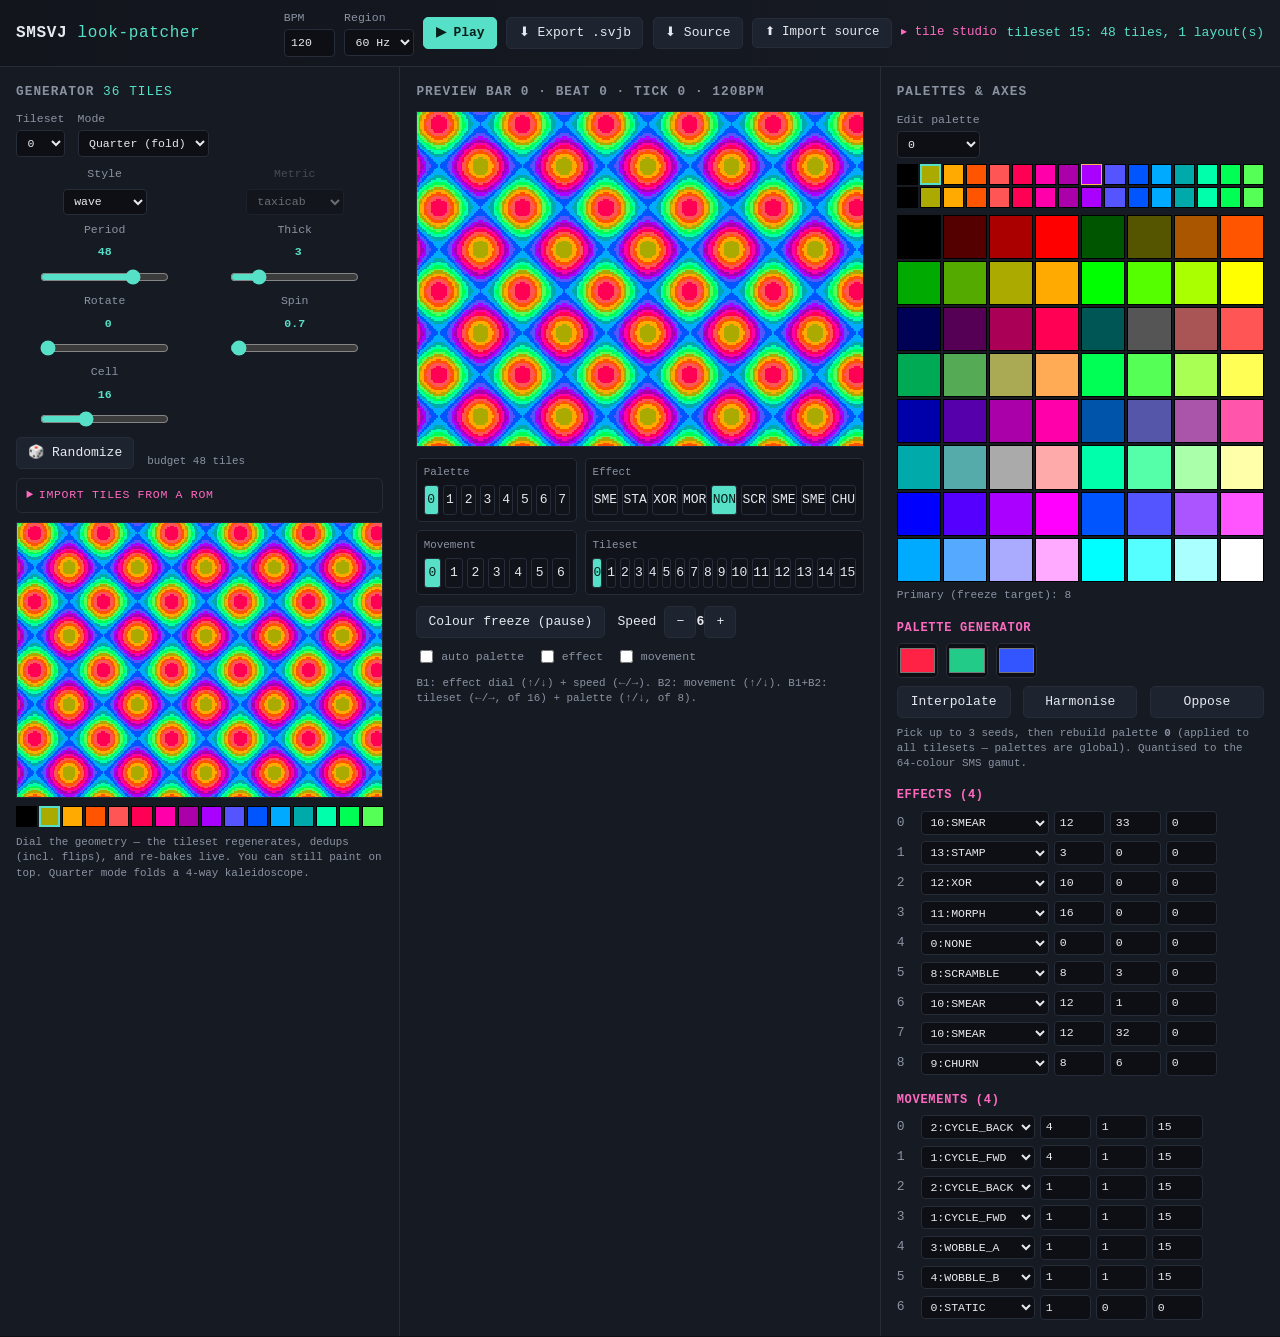
==== tool/index.html @ 38f71873 "tool: widen ROM phase offset to 0-255 bytes Extend the Phase slider from 0-31 to 0-255 so fine byte " ====
<!DOCTYPE html>
<html lang="en">
<head>
  <meta charset="utf-8" />
  <meta name="viewport" content="width=device-width, initial-scale=1" />
  <title>SMSVJ look-patcher</title>
  <link rel="stylesheet" href="css/style.css" />
</head>
<body>
  <header>
    <h1>SMSVJ <span>look-patcher</span></h1>
    <div class="bankbar">
      <label>BPM <input id="bpm" type="number" min="20" max="240" value="120" /></label>
      <label>Region
        <select id="region"><option value="0">60 Hz</option><option value="1">50 Hz</option></select>
      </label>
      <button id="play" class="primary">▶ Play</button>
      <button id="export">⬇ Export .svjb</button>
      <button id="exportSrc">⬇ Source</button>
      <label class="filebtn importbtn">⬆ Import source<input type="file" id="importSrc" accept=".svjt,.json" /></label>
      <a class="backlink" href="studio.html">▸ tile studio</a>
      <span id="status" class="status"></span>
    </div>
  </header>

  <main>
    <!-- GENERATOR -->
    <section class="panel author">
      <h2>Generator <span id="tileCount" class="mono"></span></h2>
      <div class="row">
        <label>Tileset <select id="sceneSel"></select></label>
        <label>Mode
          <select id="modeSel"><option value="quarter">Quarter (fold)</option><option value="full">Full frame</option></select>
        </label>
      </div>
      <div class="gen">
        <label>Style <select id="genStyle"></select></label>
        <label>Metric <select id="genMetric"></select></label>
        <label>Period <b id="vPeriod" class="mono"></b><input id="genPeriod" type="range" min="0" max="64" step="4" /></label>
        <label>Thick <b id="vThick" class="mono"></b><input id="genThick" type="range" min="1" max="12" /></label>
        <label>Rotate <b id="vRot" class="mono"></b><input id="genRot" type="range" min="0" max="90" /></label>
        <label>Spin <b id="vSpin" class="mono"></b><input id="genSpin" type="range" min="0" max="180" /></label>
        <label>Cell <b id="vCell" class="mono"></b><input id="genCell" type="range" min="8" max="32" step="2" /></label>
      </div>
      <div class="row"><button id="genRandom">🎲 Randomize</button><span class="hint" id="tileBudgetHint"></span></div>

      <details class="romimp" id="romImp">
        <summary>Import tiles from a ROM</summary>
        <div class="row">
          <label class="filebtn">Choose / drop .sms · .gg
            <input type="file" id="romFile" accept=".sms,.gg,.bin,.rom" />
          </label>
          <span class="hint" id="romInfo">no ROM loaded</span>
        </div>
        <label class="romofflbl">Offset <b id="vRomOff" class="mono">0x0</b>
          <input id="romOff" type="range" min="0" max="0" step="32" value="0" disabled />
        </label>
        <label class="romofflbl">Phase <b id="vRomPhase" class="mono">0</b>
          <input id="romPhase" type="range" min="0" max="255" step="1" value="0" disabled />
        </label>
        <div class="row"><label>Decode <select id="romFmt"></select></label>
          <button id="romFindRnc" disabled>Find RNC ▸</button></div>
        <canvas id="romSheet" class="pixelcanvas romsheet"></canvas>
        <div class="row">
          <span class="hint" id="romSel">drop a ROM, then drag to select a tile block</span>
          <button id="romFill" disabled>Fill source ▸</button>
        </div>
        <div class="rompal">
          <div class="cram" id="romPalStrip"></div>
          <div class="row">
            <button id="romPalScan" disabled>Find palettes</button>
            <label class="chk"><input type="checkbox" id="romPalGG" /> 12-bit (GG)</label>
            <button id="romPalUse" disabled>Use palette ▸</button>
          </div>
          <p class="hint" id="romPalInfo">Colours at the current offset. “Find palettes” jumps to the
            next 32-byte run that looks like CRAM; “Use palette” writes it to the edit palette.</p>
        </div>
        <p class="hint">Reads raw Mode 4 tiles — only <em>uncompressed</em> graphics show; scrub
          the offset until real tiles appear. The selected block tiles across the whole source
          (folded in quarter mode). Colour it afterwards with the palette tools.</p>
      </details>

      <canvas id="authCanvas" class="pixelcanvas"></canvas>
      <div class="draw-swatches" id="drawSwatches"></div>
      <p class="hint">Dial the geometry — the tileset regenerates, dedups (incl. flips), and re-bakes live. You can still paint on top. Quarter mode folds a 4-way kaleidoscope.</p>
    </section>

    <!-- PREVIEW -->
    <section class="panel preview">
      <h2>Preview <span id="clockReadout" class="mono"></span></h2>
      <canvas id="previewCanvas" width="256" height="192" class="pixelcanvas big"></canvas>
      <div class="axes">
        <div class="axis"><span>Palette</span><div class="axbtns" data-axis="palette"></div></div>
        <div class="axis"><span>Effect</span><div class="axbtns" data-axis="effect"></div></div>
        <div class="axis"><span>Movement</span><div class="axbtns" data-axis="movement"></div></div>
        <div class="axis"><span>Tileset</span><div class="axbtns" data-axis="scene"></div></div>
      </div>
      <div class="row">
        <button id="freeze">Colour freeze (pause)</button>
        <span class="spd">Speed <button id="spdDn">−</button><b id="spdVal" class="mono">1</b><button id="spdUp">+</button></span>
      </div>
      <div class="row">
        <label class="chk"><input type="checkbox" id="autoPal" /> auto palette</label>
        <label class="chk"><input type="checkbox" id="autoFx" /> effect</label>
        <label class="chk"><input type="checkbox" id="autoMv" /> movement</label>
      </div>
      <p class="hint">B1: effect dial (↑/↓) + speed (←/→). B2: movement (↑/↓). B1+B2: tileset (←/→, of 16) + palette (↑/↓, of 8).</p>
    </section>

    <!-- CONFIG -->
    <section class="panel config">
      <h2>Palettes &amp; axes</h2>
      <label>Edit palette
        <select id="palSel">
          <option>0</option><option>1</option><option>2</option><option>3</option>
          <option>4</option><option>5</option><option>6</option><option>7</option>
        </select>
      </label>
      <div class="cram" id="cramGrid"></div>
      <div class="gamut" id="gamutGrid"></div>
      <div class="primary-row">Primary (freeze target): <span id="primaryVal" class="mono">1</span></div>

      <h3>Palette generator</h3>
      <div class="palgen">
        <div class="seeds">
          <input type="color" id="seed0" value="#ff2244" title="seed 1" />
          <input type="color" id="seed1" value="#22cc88" title="seed 2" />
          <input type="color" id="seed2" value="#3355ff" title="seed 3" />
        </div>
        <div class="row">
          <button id="palInterp">Interpolate</button>
          <button id="palHarm">Harmonise</button>
          <button id="palOppose">Oppose</button>
        </div>
        <p class="hint">Pick up to 3 seeds, then rebuild palette <b id="palGenTarget" class="mono">0</b>
          (applied to all tilesets — palettes are global). Quantised to the 64-colour SMS gamut.</p>
      </div>

      <h3>Effects (4)</h3>
      <div id="effectsCfg" class="reccfg"></div>
      <h3>Movements (4)</h3>
      <div id="movementsCfg" class="reccfg"></div>
    </section>
  </main>

  <script src="js/color.js"></script>
  <script src="js/tiles.js"></script>
  <script src="js/fold.js"></script>
  <script src="js/generators.js"></script>
  <script src="js/palgen.js"></script>
  <script src="js/romdecode.js"></script>
  <script src="js/svjb.js"></script>
  <script src="js/scene.js"></script>
  <script src="js/render.js"></script>
  <script src="js/clock.js"></script>
  <script src="js/app.js"></script>
</body>
</html>
---- tool/css/style.css ----
:root {
  --bg: #0d0f14;
  --panel: #161a22;
  --edge: #262c38;
  --ink: #e6e9ef;
  --dim: #8b93a3;
  --accent: #57e0c8;
  --accent2: #ff6ac1;
  --warn: #ffb454;
}
* { box-sizing: border-box; }
body {
  margin: 0;
  background: var(--bg);
  color: var(--ink);
  font: 13px/1.4 "SF Mono", ui-monospace, Menlo, Consolas, monospace;
}
header {
  display: flex; align-items: center; justify-content: space-between;
  gap: 1rem; padding: .6rem 1rem; border-bottom: 1px solid var(--edge);
  background: linear-gradient(90deg, #12151c, #171b24);
}
h1 { font-size: 1rem; margin: 0; letter-spacing: .04em; }
h1 span { color: var(--accent); font-weight: 400; }
h2 { font-size: .8rem; margin: 0 0 .6rem; color: var(--dim); text-transform: uppercase; letter-spacing: .08em; }
h3 { font-size: .75rem; margin: 1rem 0 .4rem; color: var(--accent2); text-transform: uppercase; letter-spacing: .06em; }
.bankbar { display: flex; align-items: center; gap: .6rem; }
.status { color: var(--dim); min-width: 12ch; }
.status.ok { color: var(--accent); }
.status.err { color: var(--warn); }

main {
  display: grid;
  grid-template-columns: minmax(320px, 1fr) minmax(360px, 1.2fr) minmax(300px, 1fr);
  gap: 1px; background: var(--edge); min-height: calc(100vh - 52px);
}
.panel { background: var(--panel); padding: 1rem; overflow-y: auto; }

label { display: inline-flex; flex-direction: column; gap: .2rem; color: var(--dim); font-size: .72rem; }
label.chk { flex-direction: row; align-items: center; gap: .3rem; text-transform: none; }
select, input[type=number] {
  background: #0d0f14; color: var(--ink); border: 1px solid var(--edge);
  border-radius: 4px; padding: .3rem .4rem; font: inherit;
}
.row { display: flex; gap: .8rem; align-items: flex-end; flex-wrap: wrap; margin-bottom: .6rem; }
button {
  background: #1e2330; color: var(--ink); border: 1px solid var(--edge);
  border-radius: 5px; padding: .35rem .7rem; font: inherit; cursor: pointer;
}
button:hover { border-color: var(--accent); }
button.primary { background: var(--accent); color: #05201b; border-color: var(--accent); font-weight: 600; }
button.on { background: var(--accent2); color: #2a0620; border-color: var(--accent2); }
.filebtn {
  background: #1e2330; color: var(--ink); border: 1px solid var(--edge);
  border-radius: 5px; padding: .35rem .7rem; cursor: pointer; font-size: .78rem;
  display: inline-flex; align-items: center; text-transform: none; white-space: nowrap;
}
.filebtn:hover { border-color: var(--accent); }
.filebtn input[type=file] { display: none; }

.pixelcanvas { image-rendering: pixelated; border: 1px solid var(--edge); background: #000; display: block; width: 100%; height: auto; }
.pixelcanvas.big { max-width: 512px; }
.hint { color: var(--dim); font-size: .68rem; margin: .5rem 0 0; }
.mono { font-variant-numeric: tabular-nums; }

.draw-swatches { display: grid; grid-template-columns: repeat(16, 1fr); gap: 2px; margin-top: .5rem; }
.draw-swatches i { aspect-ratio: 1; border: 1px solid #000; cursor: pointer; display: block; }
.draw-swatches i.sel { outline: 2px solid var(--accent); outline-offset: -2px; }

.axes { display: grid; grid-template-columns: 1fr 1fr; gap: .5rem; margin: .7rem 0; }
.axis { background: #10131a; border: 1px solid var(--edge); border-radius: 5px; padding: .4rem; }
.axis > span { font-size: .68rem; color: var(--dim); display: block; margin-bottom: .3rem; }
.axbtns { display: flex; gap: .25rem; }
.axbtns b { flex: 1; text-align: center; padding: .3rem 0; border: 1px solid var(--edge); border-radius: 3px; cursor: pointer; font-weight: 400; }
.axbtns b.cur { background: var(--accent); color: #05201b; }
.axbtns b.pend { outline: 2px dashed var(--accent2); outline-offset: -2px; }

.cram { display: grid; grid-template-columns: repeat(16, 1fr); gap: 2px; margin: .4rem 0; }
.cram i { aspect-ratio: 1; border: 1px solid #000; cursor: pointer; display: block; }
.cram i.sel { outline: 2px solid var(--accent); outline-offset: -2px; }
.cram i.prim { border: 1px solid var(--warn); }
.gamut { display: grid; grid-template-columns: repeat(8, 1fr); gap: 2px; margin: .4rem 0; }
.gamut i { aspect-ratio: 1; border: 1px solid #000; cursor: pointer; display: block; }
.primary-row { font-size: .7rem; color: var(--dim); margin-bottom: .4rem; }

.reccfg { display: flex; flex-direction: column; gap: .35rem; }
.reccfg .rec { display: flex; gap: .3rem; align-items: center; }
.reccfg .rec > span { width: 1.2rem; color: var(--dim); }
.reccfg select, .reccfg input { padding: .2rem .3rem; font-size: .72rem; }
.reccfg input { width: 3.2rem; }

/* generator panel */
.gen { display: grid; grid-template-columns: 1fr 1fr; gap: .4rem .8rem; margin: .5rem 0; }
.gen label { display: flex; align-items: center; gap: .4rem; }
.gen label b { min-width: 2ch; text-align: right; color: var(--accent); }
.gen input[type=range] { flex: 1; accent-color: var(--accent); }
.gen select { flex: 1; }
#tileCount { color: var(--accent); font-size: .8rem; font-weight: 400; }

/* palette generator */
.palgen .seeds { display: flex; gap: .5rem; margin: .3rem 0 .5rem; }
.palgen input[type=color] {
  width: 2.6rem; height: 2.2rem; padding: 0; border: 1px solid var(--edge);
  border-radius: 5px; background: #0d0f14; cursor: pointer;
}
.palgen .row { margin-bottom: .3rem; }
.palgen button { flex: 1; }

/* ROM tile importer */
.romimp { margin: .6rem 0; border: 1px solid var(--edge); border-radius: 6px; padding: .5rem .6rem; }
.romimp summary { cursor: pointer; color: var(--accent2); font-size: .72rem; text-transform: uppercase; letter-spacing: .06em; }
.romimp.drag { outline: 2px dashed var(--accent); outline-offset: 2px; }
.romimp .filebtn { flex-direction: row; align-items: center; text-transform: none; color: var(--ink); }
.romimp .romofflbl { display: flex; align-items: center; gap: .4rem; flex-direction: row; margin: .4rem 0; }
.romimp .romofflbl b { color: var(--accent); min-width: 5ch; }
#romOff { flex: 1; accent-color: var(--accent); }
.romsheet { width: 100%; image-rendering: pixelated; cursor: crosshair; background: #000; margin: .2rem 0; }
#romFill { margin-left: auto; }
.rompal { margin-top: .5rem; border-top: 1px solid var(--edge); padding-top: .5rem; }
.rompal #romPalStrip { margin: .2rem 0 .4rem; }
.rompal #romPalUse { margin-left: auto; }

/* tile studio */
.backlink { color: var(--accent2); text-decoration: none; font-size: .78rem; align-self: center; }
.backlink:hover { text-decoration: underline; }
.tabs { display: flex; gap: .3rem; margin-bottom: .6rem; }
.tab { flex: 1; }
.tab.on { background: var(--accent); color: #05201b; border-color: var(--accent); }
.tabpane.hidden { display: none; }
.srcwrap { max-height: 320px; overflow: auto; border: 1px solid var(--edge); border-radius: 5px; margin: .4rem 0; background: #000; }
.srcsheet { width: 100%; image-rendering: pixelated; cursor: crosshair; display: block; }
.tgtcanvas { width: 100%; image-rendering: pixelated; cursor: crosshair; background: #000; }
.flipbtns { margin-left: auto; display: flex; align-items: center; gap: .25rem; color: var(--dim); font-size: .7rem; }
.flipbtns button { padding: .2rem .5rem; }
.flipbtns button.on { background: var(--accent2); color: #2a0620; border-color: var(--accent2); }
.rompalprev { margin: .3rem 0; }
.rompalprev .hint { display: block; margin-bottom: .25rem; }
.rompalprev #romPalPreview { margin-bottom: .35rem; }
.solids { margin: .3rem 0 .5rem; }
.solids .hint { display: block; margin-bottom: .25rem; }
.solids .cram i { cursor: pointer; }
.slots { margin: .3rem 0 .5rem; }
.slots .hint { display: block; margin-bottom: .25rem; }
.slotrow { display: flex; gap: .3rem; }
.slot { width: 32px; height: 32px; image-rendering: pixelated; border: 1px solid var(--edge); border-radius: 3px; cursor: pointer; }
.slot:hover { border-color: var(--accent); }
.slot.empty { opacity: .5; }
.pixed { margin-top: .5rem; }
.pixcanvas { width: 160px; height: 160px; image-rendering: pixelated; cursor: crosshair; background: #000; border: 1px solid var(--edge); }
.ops select { padding: .2rem .3rem; font-size: .72rem; }
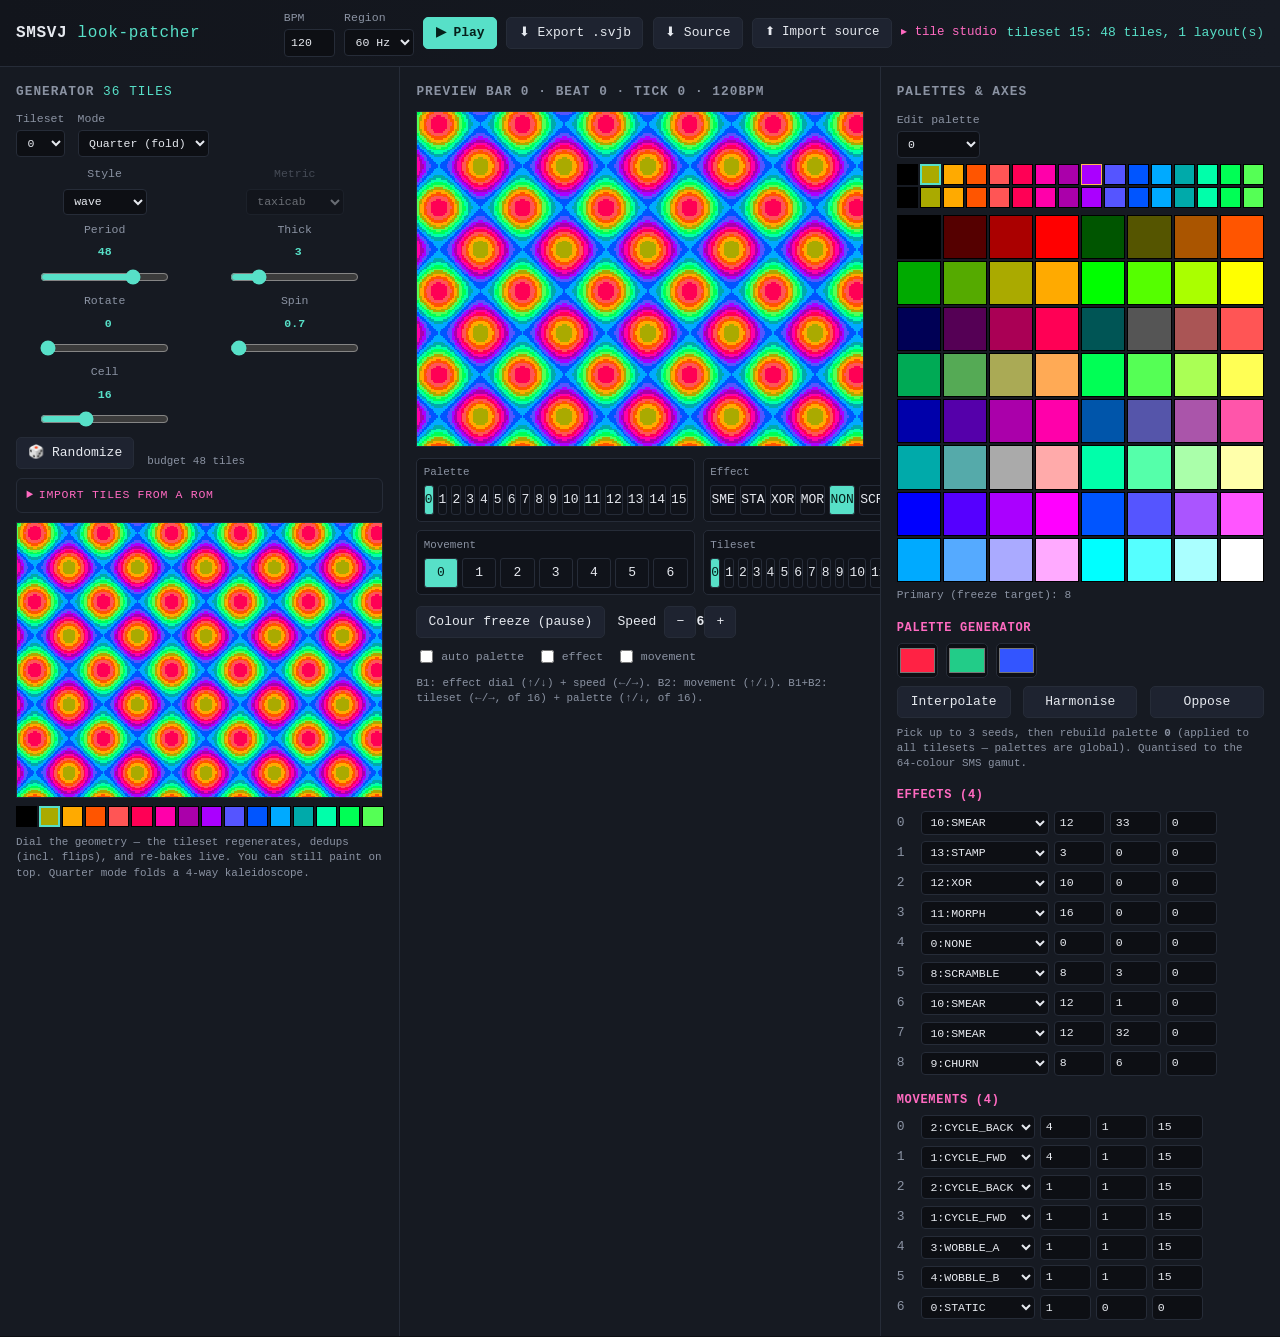
==== commit 2859557b: "16 palettes paired 1:1 with 16 tilesets Expand palettes 8 -> 16 so tilesets and palettes match, and " ====
--- a/tool/index.html
+++ b/tool/index.html
@@ -104,7 +104,7 @@
         <label class="chk"><input type="checkbox" id="autoFx" /> effect</label>
         <label class="chk"><input type="checkbox" id="autoMv" /> movement</label>
       </div>
-      <p class="hint">B1: effect dial (↑/↓) + speed (←/→). B2: movement (↑/↓). B1+B2: tileset (←/→, of 16) + palette (↑/↓, of 8).</p>
+      <p class="hint">B1: effect dial (↑/↓) + speed (←/→). B2: movement (↑/↓). B1+B2: tileset (←/→, of 16) + palette (↑/↓, of 16).</p>
     </section>
 
     <!-- CONFIG -->
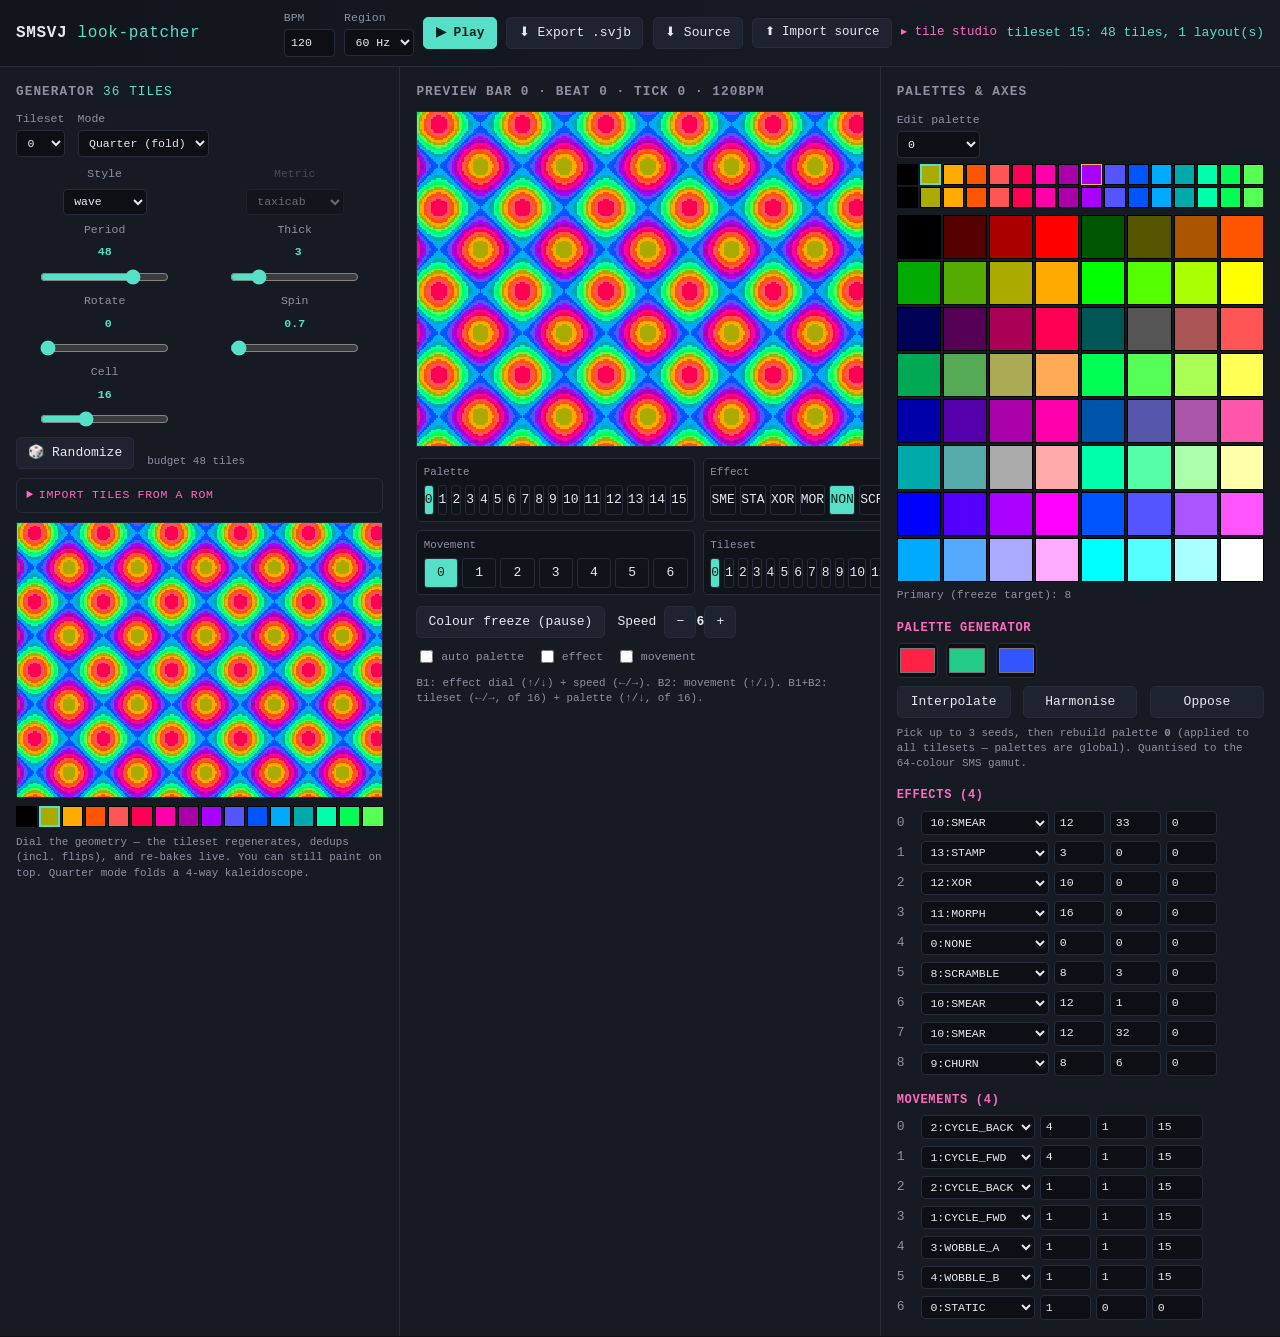
==== commit 5880e571: "tool: Sonic 1 SMS decompression, unified Find button, drag-drop import - Sonic 1 SMS art codec (Anci" ====
--- a/tool/index.html
+++ b/tool/index.html
@@ -59,7 +59,7 @@
           <input id="romPhase" type="range" min="0" max="255" step="1" value="0" disabled />
         </label>
         <div class="row"><label>Decode <select id="romFmt"></select></label>
-          <button id="romFindRnc" disabled>Find RNC ▸</button></div>
+          <button id="romFind" disabled>Find ▸</button></div>
         <canvas id="romSheet" class="pixelcanvas romsheet"></canvas>
         <div class="row">
           <span class="hint" id="romSel">drop a ROM, then drag to select a tile block</span>
--- a/tool/css/style.css
+++ b/tool/css/style.css
@@ -56,6 +56,7 @@
   display: inline-flex; align-items: center; text-transform: none; white-space: nowrap;
 }
 .filebtn:hover { border-color: var(--accent); }
+.filebtn.drag { border-color: var(--accent); outline: 2px dashed var(--accent); outline-offset: 2px; }
 .filebtn input[type=file] { display: none; }
 
 .pixelcanvas { image-rendering: pixelated; border: 1px solid var(--edge); background: #000; display: block; width: 100%; height: auto; }
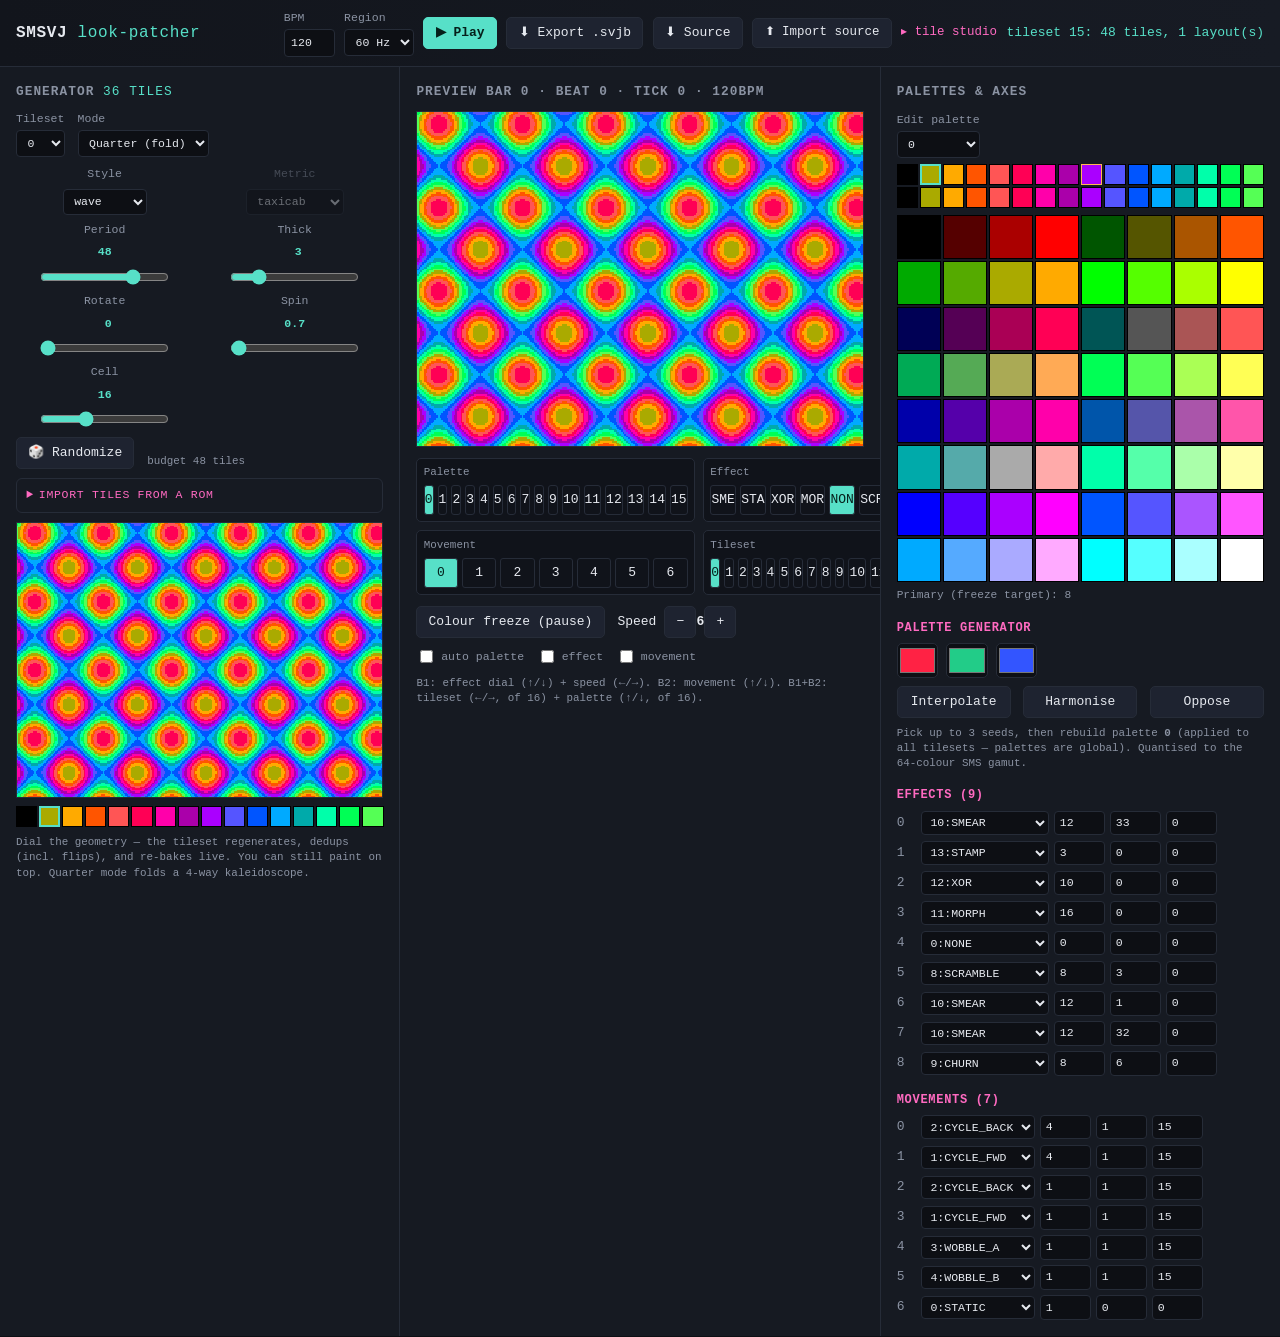
==== commit 6e71fdd7: "fix: correct Effects/Movements labels (9/7); repair bank effect data The config headings read "(4)" " ====
--- a/tool/index.html
+++ b/tool/index.html
@@ -136,9 +136,9 @@
           (applied to all tilesets — palettes are global). Quantised to the 64-colour SMS gamut.</p>
       </div>
 
-      <h3>Effects (4)</h3>
+      <h3>Effects (9)</h3>
       <div id="effectsCfg" class="reccfg"></div>
-      <h3>Movements (4)</h3>
+      <h3>Movements (7)</h3>
       <div id="movementsCfg" class="reccfg"></div>
     </section>
   </main>
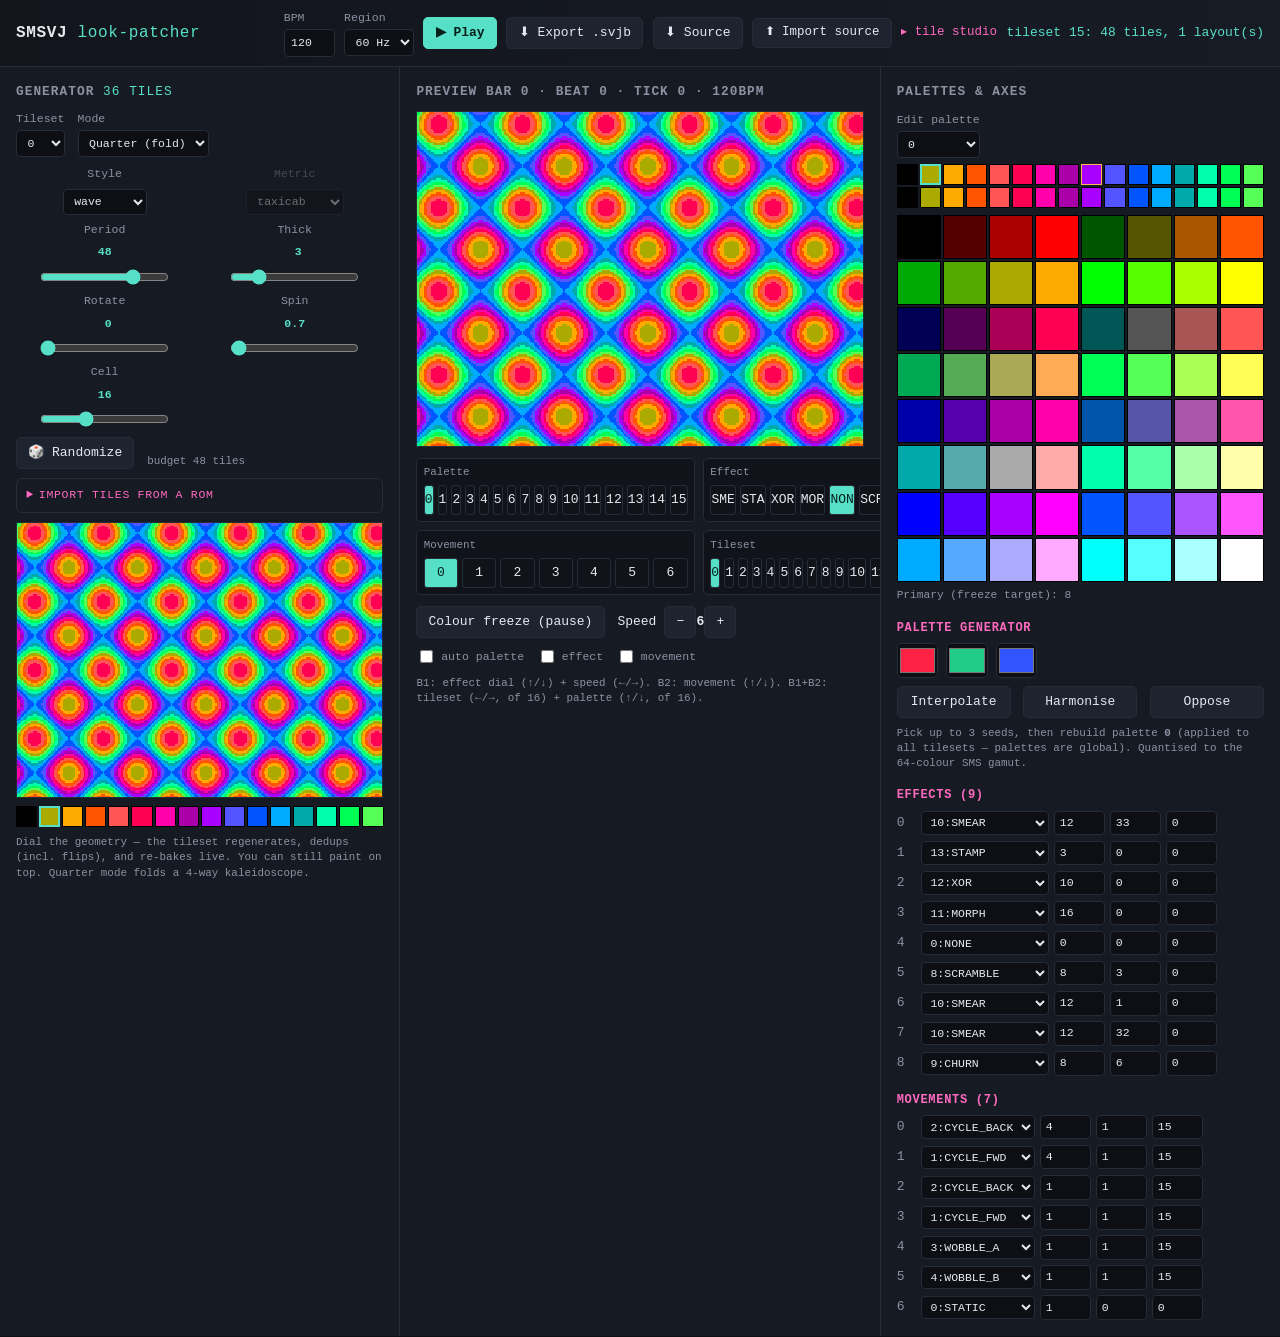
==== commit 7d940e9b: "tool: no-cache headers to prevent stale-JS module mismatch A plain browser reload could serve a mix " ====
--- a/tool/index.html
+++ b/tool/index.html
@@ -3,6 +3,9 @@
 <head>
   <meta charset="utf-8" />
   <meta name="viewport" content="width=device-width, initial-scale=1" />
+  <meta http-equiv="Cache-Control" content="no-cache, no-store, must-revalidate" />
+  <meta http-equiv="Pragma" content="no-cache" />
+  <meta http-equiv="Expires" content="0" />
   <title>SMSVJ look-patcher</title>
   <link rel="stylesheet" href="css/style.css" />
 </head>
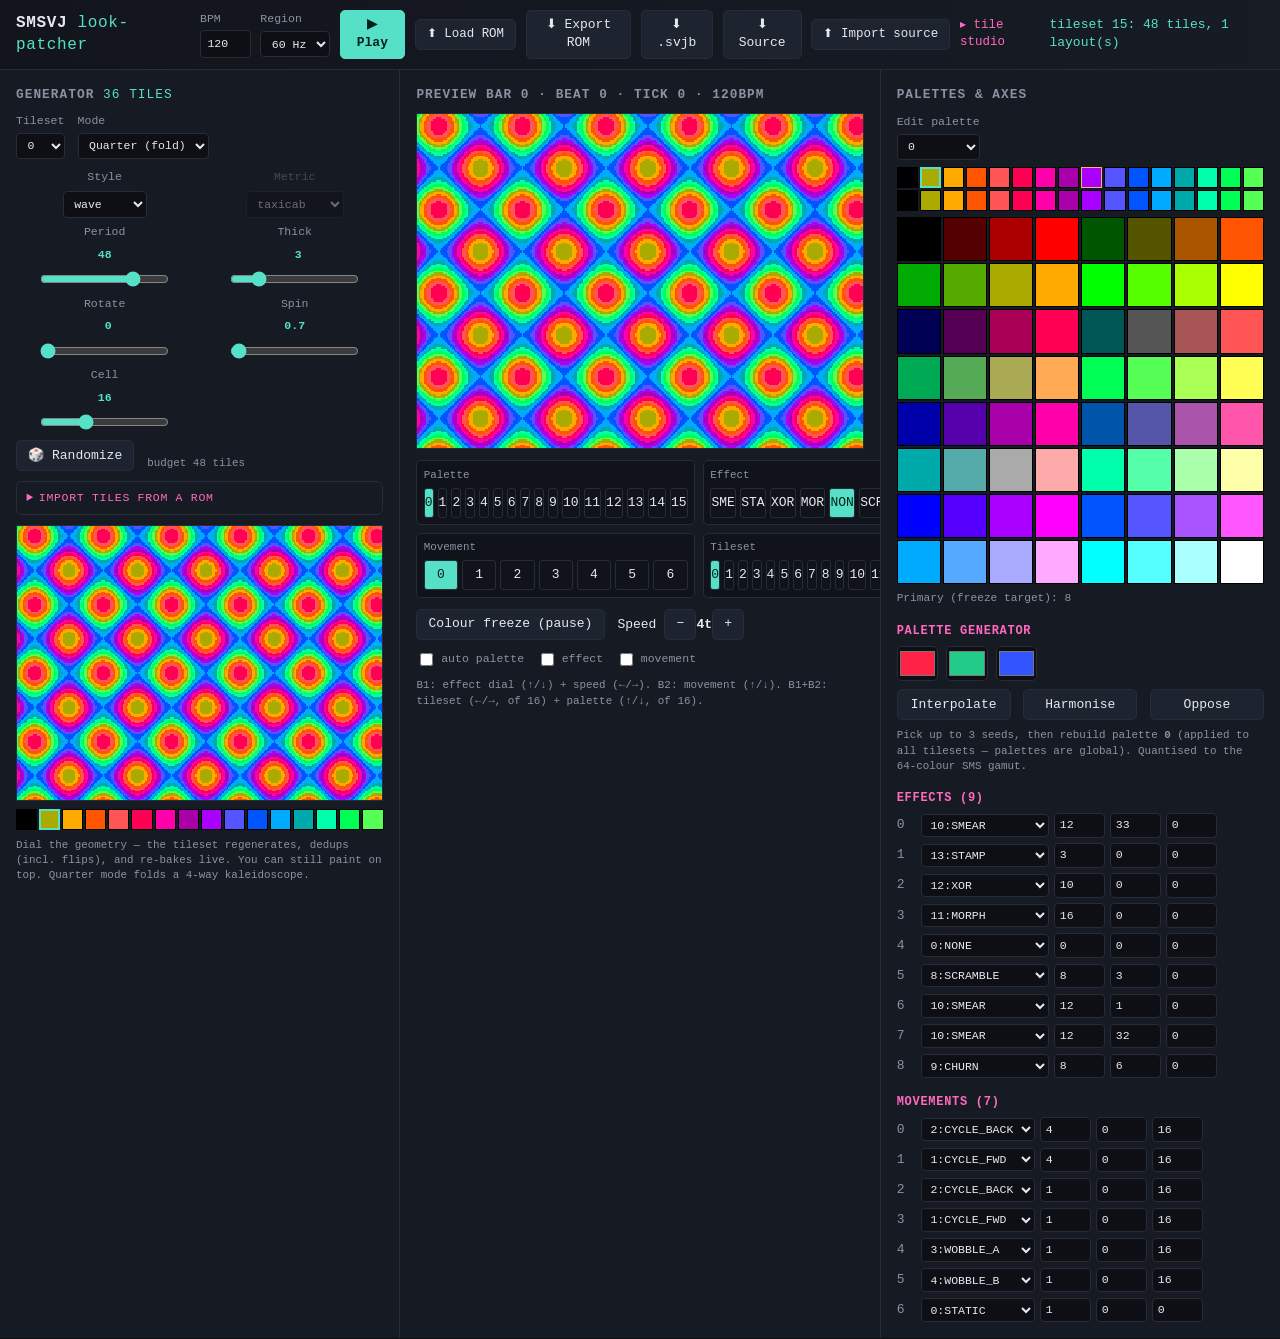
==== commit b1aae8a6: "tool: patch a ROM in the browser — no toolchain to get a flash-ready .sms Add "Load ROM" + "Export R" ====
--- a/tool/index.html
+++ b/tool/index.html
@@ -18,7 +18,9 @@
         <select id="region"><option value="0">60 Hz</option><option value="1">50 Hz</option></select>
       </label>
       <button id="play" class="primary">▶ Play</button>
-      <button id="export">⬇ Export .svjb</button>
+      <label class="filebtn">⬆ Load ROM<input type="file" id="romBase" accept=".sms" /></label>
+      <button id="exportRom" disabled>⬇ Export ROM</button>
+      <button id="export">⬇ .svjb</button>
       <button id="exportSrc">⬇ Source</button>
       <label class="filebtn importbtn">⬆ Import source<input type="file" id="importSrc" accept=".svjt,.json" /></label>
       <a class="backlink" href="studio.html">▸ tile studio</a>
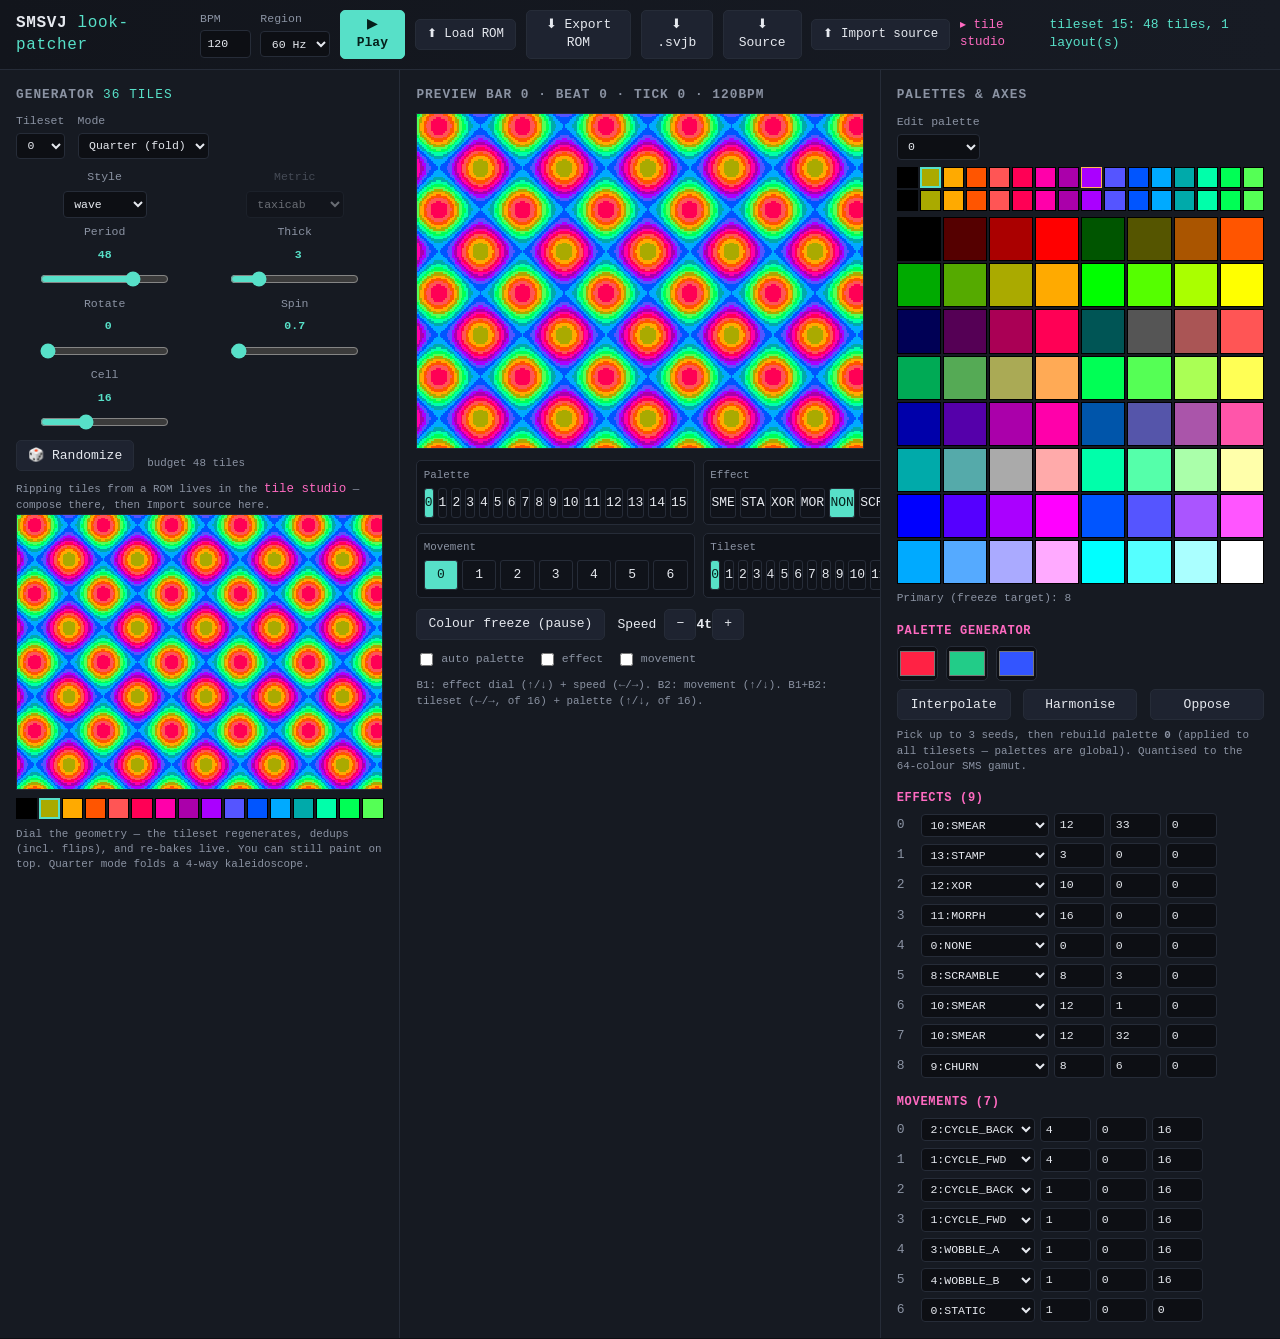
==== commit 360f7a47: "tool: remove ROM tile importer from the look-patcher (studio covers it) Drop the "Import tiles from " ====
--- a/tool/index.html
+++ b/tool/index.html
@@ -48,42 +48,7 @@
         <label>Cell <b id="vCell" class="mono"></b><input id="genCell" type="range" min="8" max="32" step="2" /></label>
       </div>
       <div class="row"><button id="genRandom">🎲 Randomize</button><span class="hint" id="tileBudgetHint"></span></div>
-
-      <details class="romimp" id="romImp">
-        <summary>Import tiles from a ROM</summary>
-        <div class="row">
-          <label class="filebtn">Choose / drop .sms · .gg
-            <input type="file" id="romFile" accept=".sms,.gg,.bin,.rom" />
-          </label>
-          <span class="hint" id="romInfo">no ROM loaded</span>
-        </div>
-        <label class="romofflbl">Offset <b id="vRomOff" class="mono">0x0</b>
-          <input id="romOff" type="range" min="0" max="0" step="32" value="0" disabled />
-        </label>
-        <label class="romofflbl">Phase <b id="vRomPhase" class="mono">0</b>
-          <input id="romPhase" type="range" min="0" max="255" step="1" value="0" disabled />
-        </label>
-        <div class="row"><label>Decode <select id="romFmt"></select></label>
-          <button id="romFind" disabled>Find ▸</button></div>
-        <canvas id="romSheet" class="pixelcanvas romsheet"></canvas>
-        <div class="row">
-          <span class="hint" id="romSel">drop a ROM, then drag to select a tile block</span>
-          <button id="romFill" disabled>Fill source ▸</button>
-        </div>
-        <div class="rompal">
-          <div class="cram" id="romPalStrip"></div>
-          <div class="row">
-            <button id="romPalScan" disabled>Find palettes</button>
-            <label class="chk"><input type="checkbox" id="romPalGG" /> 12-bit (GG)</label>
-            <button id="romPalUse" disabled>Use palette ▸</button>
-          </div>
-          <p class="hint" id="romPalInfo">Colours at the current offset. “Find palettes” jumps to the
-            next 32-byte run that looks like CRAM; “Use palette” writes it to the edit palette.</p>
-        </div>
-        <p class="hint">Reads raw Mode 4 tiles — only <em>uncompressed</em> graphics show; scrub
-          the offset until real tiles appear. The selected block tiles across the whole source
-          (folded in quarter mode). Colour it afterwards with the palette tools.</p>
-      </details>
+      <p class="hint">Ripping tiles from a ROM lives in the <a class="backlink" href="studio.html">tile studio</a> — compose there, then Import source here.</p>
 
       <canvas id="authCanvas" class="pixelcanvas"></canvas>
       <div class="draw-swatches" id="drawSwatches"></div>
@@ -153,7 +118,6 @@
   <script src="js/fold.js"></script>
   <script src="js/generators.js"></script>
   <script src="js/palgen.js"></script>
-  <script src="js/romdecode.js"></script>
   <script src="js/svjb.js"></script>
   <script src="js/scene.js"></script>
   <script src="js/render.js"></script>
